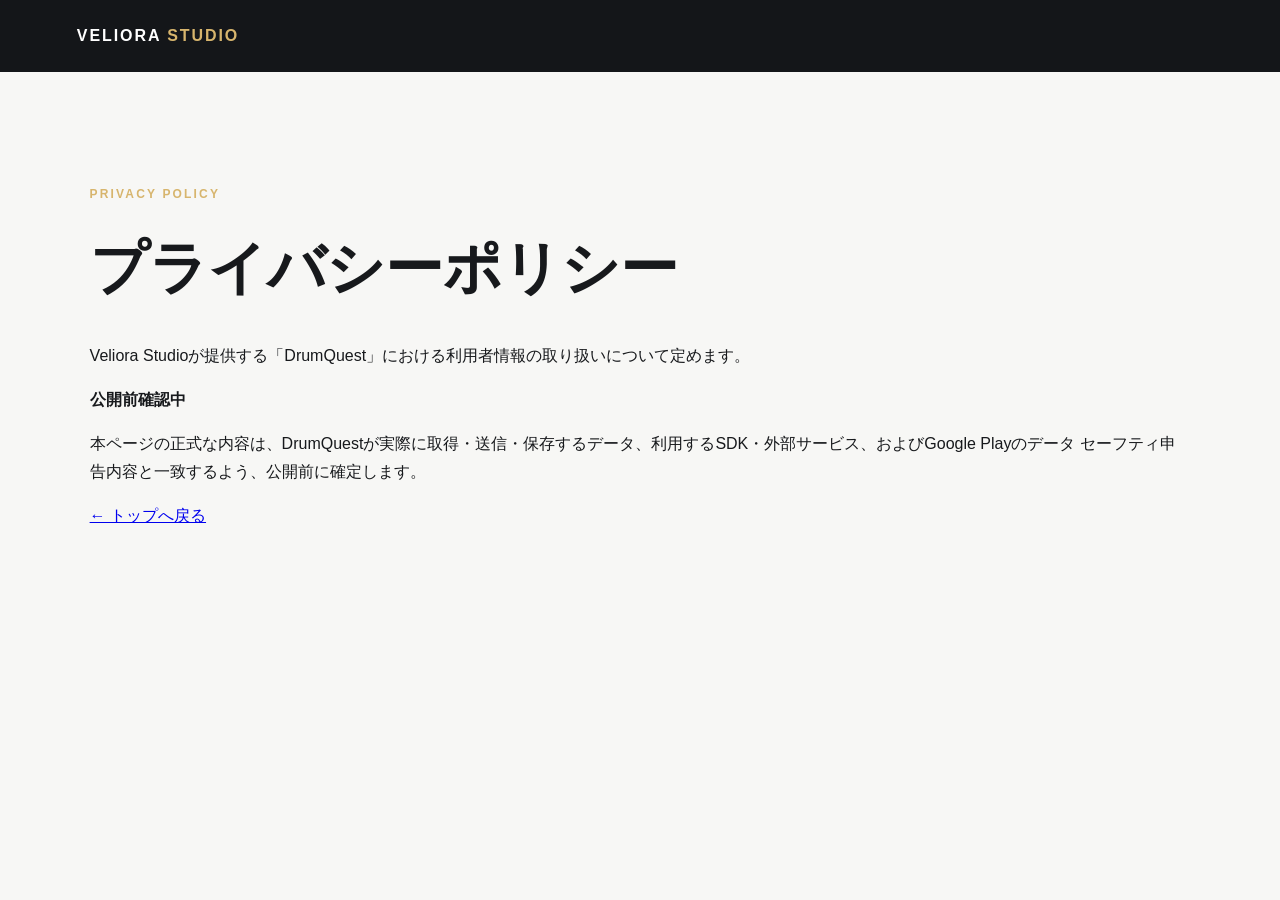
==== privacy.html @ ac67e7cc "Veliora Studio website" ====
<!doctype html><html lang="ja"><head><meta charset="utf-8"><meta name="viewport" content="width=device-width,initial-scale=1"><title>プライバシーポリシー | Veliora Studio</title><link rel="stylesheet" href="style.css"></head><body><header><a class="brand" href="index.html">VELIORA <span>STUDIO</span></a></header><main class="section"><p class="eyebrow">PRIVACY POLICY</p><h2>プライバシーポリシー</h2><p>Veliora Studioが提供する「DrumQuest」における利用者情報の取り扱いについて定めます。</p><p><strong>公開前確認中</strong></p><p>本ページの正式な内容は、DrumQuestが実際に取得・送信・保存するデータ、利用するSDK・外部サービス、およびGoogle Playのデータ セーフティ申告内容と一致するよう、公開前に確定します。</p><p><a href="index.html">← トップへ戻る</a></p></main></body></html>
---- style.css ----
:root{--bg:#0b0d10;--panel:#12161b;--text:#f5f5f3;--muted:#a8adb5;--gold:#d7b56d;--line:#292f36}*{box-sizing:border-box}html{scroll-behavior:smooth}body{margin:0;font-family:-apple-system,BlinkMacSystemFont,"Segoe UI","Noto Sans JP",sans-serif;background:#f7f7f5;color:#17191c;line-height:1.75}header{height:72px;display:flex;align-items:center;justify-content:space-between;padding:0 max(6vw,24px);background:rgba(11,13,16,.96);position:sticky;top:0;z-index:5}.brand{font-weight:800;letter-spacing:.12em;color:white;text-decoration:none}.brand span{color:var(--gold)}nav{display:flex;gap:24px}nav a,footer a{color:#ddd;text-decoration:none;font-size:14px}.hero{min-height:78vh;background:radial-gradient(circle at 80% 20%,#26303a 0,#0b0d10 42%);color:white;display:grid;grid-template-columns:1.25fr .75fr;align-items:center;gap:8vw;padding:10vw max(7vw,28px)}h1{font-size:clamp(40px,6vw,78px);line-height:1.2;margin:.2em 0}.lead,.intro{font-size:clamp(17px,2vw,21px);max-width:780px}.eyebrow{color:var(--gold);font-weight:800;letter-spacing:.18em;font-size:12px}.button{display:inline-block;margin-top:18px;padding:12px 22px;border:1px solid var(--gold);color:inherit;text-decoration:none}.hero-card{border:1px solid #39414a;padding:48px 28px;display:flex;flex-direction:column;background:rgba(255,255,255,.03)}.hero-card span{color:var(--gold);font-size:12px;letter-spacing:.15em}.hero-card strong{font-size:clamp(34px,5vw,64px)}.hero-card small{color:var(--muted)}.section{padding:100px max(7vw,28px)}.section h2{font-size:clamp(34px,5vw,58px);margin:.1em 0 .4em}.dark{background:var(--bg);color:var(--text)}.screens{display:grid;grid-template-columns:repeat(3,1fr);gap:18px;margin:50px 0}.screens img{width:100%;border:1px solid var(--line);border-radius:10px;box-shadow:0 18px 50px rgba(0,0,0,.3)}.features{display:grid;grid-template-columns:repeat(2,1fr);gap:1px;background:var(--line);margin-top:50px}.features article{background:var(--panel);padding:32px}.features b{color:var(--gold)}.features h3{font-size:22px;margin:.4em 0}.features p{color:var(--muted)}.status{margin-top:34px;color:var(--gold)}.contact{background:#ecebe6}.contact .button{color:#17191c}footer{background:var(--bg);color:#aaa;display:flex;justify-content:space-between;gap:20px;padding:28px max(7vw,28px);font-size:13px}footer div:last-child{display:flex;gap:20px}@media(max-width:760px){header{height:64px}nav{display:none}.hero{grid-template-columns:1fr;min-height:auto;padding-top:90px;padding-bottom:80px}.hero-card{padding:32px 22px}.screens{grid-template-columns:1fr;max-width:460px;margin-left:auto;margin-right:auto}.features{grid-template-columns:1fr}.section{padding-top:72px;padding-bottom:72px}footer{flex-direction:column}}
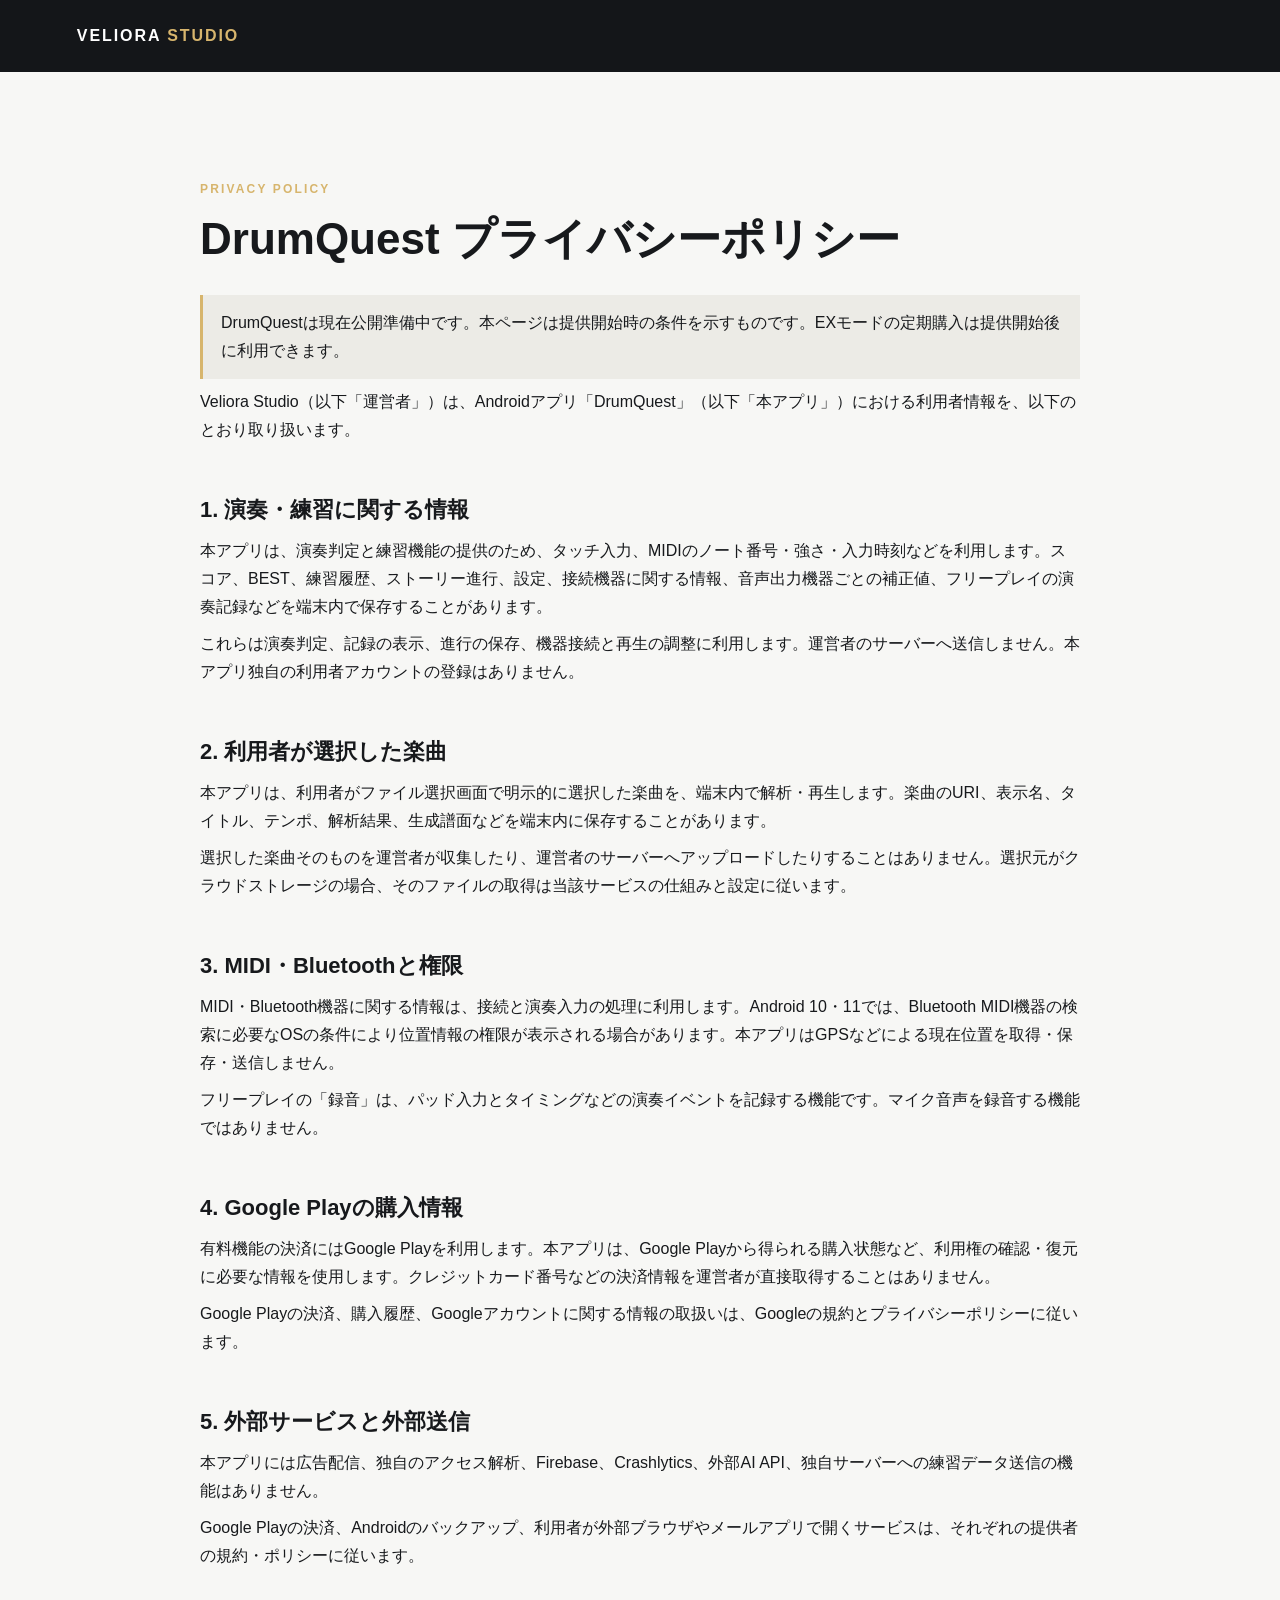
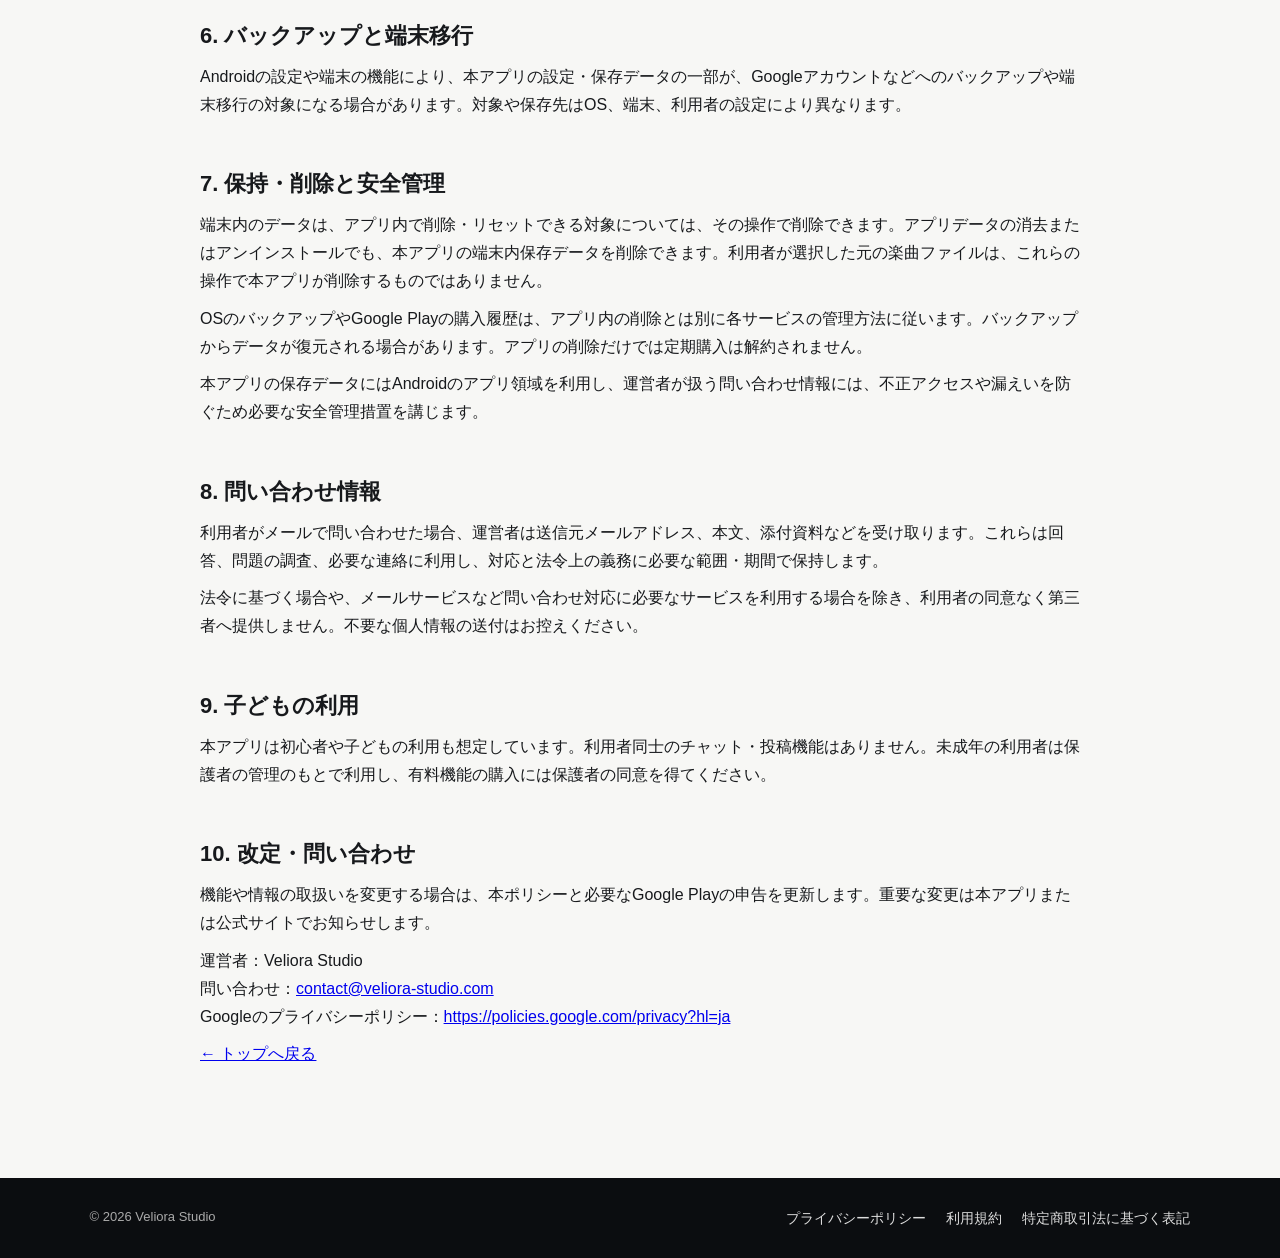
==== commit 96489a89: "Publish DrumQuest legal pages Co-Authored-By: Claude Opus 5.5 <noreply@anthropic.com>" ====
--- a/privacy.html
+++ b/privacy.html
@@ -1 +1,83 @@
-<!doctype html><html lang="ja"><head><meta charset="utf-8"><meta name="viewport" content="width=device-width,initial-scale=1"><title>プライバシーポリシー | Veliora Studio</title><link rel="stylesheet" href="style.css"></head><body><header><a class="brand" href="index.html">VELIORA <span>STUDIO</span></a></header><main class="section"><p class="eyebrow">PRIVACY POLICY</p><h2>プライバシーポリシー</h2><p>Veliora Studioが提供する「DrumQuest」における利用者情報の取り扱いについて定めます。</p><p><strong>公開前確認中</strong></p><p>本ページの正式な内容は、DrumQuestが実際に取得・送信・保存するデータ、利用するSDK・外部サービス、およびGoogle Playのデータ セーフティ申告内容と一致するよう、公開前に確定します。</p><p><a href="index.html">← トップへ戻る</a></p></main></body></html>
+<!doctype html>
+<html lang="ja">
+<head>
+<meta charset="utf-8">
+<meta name="viewport" content="width=device-width,initial-scale=1">
+<title>DrumQuest プライバシーポリシー | Veliora Studio</title>
+<link rel="stylesheet" href="style.css">
+</head>
+<body>
+<header><a class="brand" href="index.html">VELIORA <span>STUDIO</span></a></header>
+<main class="section legal">
+<p class="eyebrow">PRIVACY POLICY</p>
+<h1>DrumQuest プライバシーポリシー</h1>
+<p class="legal-note">DrumQuestは現在公開準備中です。本ページは提供開始時の条件を示すものです。EXモードの定期購入は提供開始後に利用できます。</p>
+
+<p>Veliora Studio（以下「運営者」）は、Androidアプリ「DrumQuest」（以下「本アプリ」）における利用者情報を、以下のとおり取り扱います。</p>
+
+<section>
+<h2>1. 演奏・練習に関する情報</h2>
+<p>本アプリは、演奏判定と練習機能の提供のため、タッチ入力、MIDIのノート番号・強さ・入力時刻などを利用します。スコア、BEST、練習履歴、ストーリー進行、設定、接続機器に関する情報、音声出力機器ごとの補正値、フリープレイの演奏記録などを端末内で保存することがあります。</p>
+<p>これらは演奏判定、記録の表示、進行の保存、機器接続と再生の調整に利用します。運営者のサーバーへ送信しません。本アプリ独自の利用者アカウントの登録はありません。</p>
+</section>
+
+<section>
+<h2>2. 利用者が選択した楽曲</h2>
+<p>本アプリは、利用者がファイル選択画面で明示的に選択した楽曲を、端末内で解析・再生します。楽曲のURI、表示名、タイトル、テンポ、解析結果、生成譜面などを端末内に保存することがあります。</p>
+<p>選択した楽曲そのものを運営者が収集したり、運営者のサーバーへアップロードしたりすることはありません。選択元がクラウドストレージの場合、そのファイルの取得は当該サービスの仕組みと設定に従います。</p>
+</section>
+
+<section>
+<h2>3. MIDI・Bluetoothと権限</h2>
+<p>MIDI・Bluetooth機器に関する情報は、接続と演奏入力の処理に利用します。Android 10・11では、Bluetooth MIDI機器の検索に必要なOSの条件により位置情報の権限が表示される場合があります。本アプリはGPSなどによる現在位置を取得・保存・送信しません。</p>
+<p>フリープレイの「録音」は、パッド入力とタイミングなどの演奏イベントを記録する機能です。マイク音声を録音する機能ではありません。</p>
+</section>
+
+<section>
+<h2>4. Google Playの購入情報</h2>
+<p>有料機能の決済にはGoogle Playを利用します。本アプリは、Google Playから得られる購入状態など、利用権の確認・復元に必要な情報を使用します。クレジットカード番号などの決済情報を運営者が直接取得することはありません。</p>
+<p>Google Playの決済、購入履歴、Googleアカウントに関する情報の取扱いは、Googleの規約とプライバシーポリシーに従います。</p>
+</section>
+
+<section>
+<h2>5. 外部サービスと外部送信</h2>
+<p>本アプリには広告配信、独自のアクセス解析、Firebase、Crashlytics、外部AI API、独自サーバーへの練習データ送信の機能はありません。</p>
+<p>Google Playの決済、Androidのバックアップ、利用者が外部ブラウザやメールアプリで開くサービスは、それぞれの提供者の規約・ポリシーに従います。</p>
+</section>
+
+<section>
+<h2>6. バックアップと端末移行</h2>
+<p>Androidの設定や端末の機能により、本アプリの設定・保存データの一部が、Googleアカウントなどへのバックアップや端末移行の対象になる場合があります。対象や保存先はOS、端末、利用者の設定により異なります。</p>
+</section>
+
+<section>
+<h2>7. 保持・削除と安全管理</h2>
+<p>端末内のデータは、アプリ内で削除・リセットできる対象については、その操作で削除できます。アプリデータの消去またはアンインストールでも、本アプリの端末内保存データを削除できます。利用者が選択した元の楽曲ファイルは、これらの操作で本アプリが削除するものではありません。</p>
+<p>OSのバックアップやGoogle Playの購入履歴は、アプリ内の削除とは別に各サービスの管理方法に従います。バックアップからデータが復元される場合があります。アプリの削除だけでは定期購入は解約されません。</p>
+<p>本アプリの保存データにはAndroidのアプリ領域を利用し、運営者が扱う問い合わせ情報には、不正アクセスや漏えいを防ぐため必要な安全管理措置を講じます。</p>
+</section>
+
+<section>
+<h2>8. 問い合わせ情報</h2>
+<p>利用者がメールで問い合わせた場合、運営者は送信元メールアドレス、本文、添付資料などを受け取ります。これらは回答、問題の調査、必要な連絡に利用し、対応と法令上の義務に必要な範囲・期間で保持します。</p>
+<p>法令に基づく場合や、メールサービスなど問い合わせ対応に必要なサービスを利用する場合を除き、利用者の同意なく第三者へ提供しません。不要な個人情報の送付はお控えください。</p>
+</section>
+
+<section>
+<h2>9. 子どもの利用</h2>
+<p>本アプリは初心者や子どもの利用も想定しています。利用者同士のチャット・投稿機能はありません。未成年の利用者は保護者の管理のもとで利用し、有料機能の購入には保護者の同意を得てください。</p>
+</section>
+
+<section>
+<h2>10. 改定・問い合わせ</h2>
+<p>機能や情報の取扱いを変更する場合は、本ポリシーと必要なGoogle Playの申告を更新します。重要な変更は本アプリまたは公式サイトでお知らせします。</p>
+<p>運営者：Veliora Studio<br>
+問い合わせ：<a href="mailto:contact@veliora-studio.com">contact@veliora-studio.com</a><br>
+Googleのプライバシーポリシー：<a href="https://policies.google.com/privacy?hl=ja" target="_blank" rel="noopener">https://policies.google.com/privacy?hl=ja</a></p>
+</section>
+
+<p class="legal-back"><a href="index.html">← トップへ戻る</a></p>
+</main>
+<footer><div>© 2026 Veliora Studio</div><div><a href="privacy.html">プライバシーポリシー</a><a href="terms.html">利用規約</a><a href="tokusho.html">特定商取引法に基づく表記</a></div></footer>
+</body>
+</html>
--- a/style.css
+++ b/style.css
@@ -1 +1,2 @@
-:root{--bg:#0b0d10;--panel:#12161b;--text:#f5f5f3;--muted:#a8adb5;--gold:#d7b56d;--line:#292f36}*{box-sizing:border-box}html{scroll-behavior:smooth}body{margin:0;font-family:-apple-system,BlinkMacSystemFont,"Segoe UI","Noto Sans JP",sans-serif;background:#f7f7f5;color:#17191c;line-height:1.75}header{height:72px;display:flex;align-items:center;justify-content:space-between;padding:0 max(6vw,24px);background:rgba(11,13,16,.96);position:sticky;top:0;z-index:5}.brand{font-weight:800;letter-spacing:.12em;color:white;text-decoration:none}.brand span{color:var(--gold)}nav{display:flex;gap:24px}nav a,footer a{color:#ddd;text-decoration:none;font-size:14px}.hero{min-height:78vh;background:radial-gradient(circle at 80% 20%,#26303a 0,#0b0d10 42%);color:white;display:grid;grid-template-columns:1.25fr .75fr;align-items:center;gap:8vw;padding:10vw max(7vw,28px)}h1{font-size:clamp(40px,6vw,78px);line-height:1.2;margin:.2em 0}.lead,.intro{font-size:clamp(17px,2vw,21px);max-width:780px}.eyebrow{color:var(--gold);font-weight:800;letter-spacing:.18em;font-size:12px}.button{display:inline-block;margin-top:18px;padding:12px 22px;border:1px solid var(--gold);color:inherit;text-decoration:none}.hero-card{border:1px solid #39414a;padding:48px 28px;display:flex;flex-direction:column;background:rgba(255,255,255,.03)}.hero-card span{color:var(--gold);font-size:12px;letter-spacing:.15em}.hero-card strong{font-size:clamp(34px,5vw,64px)}.hero-card small{color:var(--muted)}.section{padding:100px max(7vw,28px)}.section h2{font-size:clamp(34px,5vw,58px);margin:.1em 0 .4em}.dark{background:var(--bg);color:var(--text)}.screens{display:grid;grid-template-columns:repeat(3,1fr);gap:18px;margin:50px 0}.screens img{width:100%;border:1px solid var(--line);border-radius:10px;box-shadow:0 18px 50px rgba(0,0,0,.3)}.features{display:grid;grid-template-columns:repeat(2,1fr);gap:1px;background:var(--line);margin-top:50px}.features article{background:var(--panel);padding:32px}.features b{color:var(--gold)}.features h3{font-size:22px;margin:.4em 0}.features p{color:var(--muted)}.status{margin-top:34px;color:var(--gold)}.contact{background:#ecebe6}.contact .button{color:#17191c}footer{background:var(--bg);color:#aaa;display:flex;justify-content:space-between;gap:20px;padding:28px max(7vw,28px);font-size:13px}footer div:last-child{display:flex;gap:20px}@media(max-width:760px){header{height:64px}nav{display:none}.hero{grid-template-columns:1fr;min-height:auto;padding-top:90px;padding-bottom:80px}.hero-card{padding:32px 22px}.screens{grid-template-columns:1fr;max-width:460px;margin-left:auto;margin-right:auto}.features{grid-template-columns:1fr}.section{padding-top:72px;padding-bottom:72px}footer{flex-direction:column}}
+:root{--bg:#0b0d10;--panel:#12161b;--text:#f5f5f3;--muted:#a8adb5;--gold:#d7b56d;--line:#292f36}*{box-sizing:border-box}html{scroll-behavior:smooth}body{margin:0;font-family:-apple-system,BlinkMacSystemFont,"Segoe UI","Noto Sans JP",sans-serif;background:#f7f7f5;color:#17191c;line-height:1.75}header{height:72px;display:flex;align-items:center;justify-content:space-between;padding:0 max(6vw,24px);background:rgba(11,13,16,.96);position:sticky;top:0;z-index:5}.brand{font-weight:800;letter-spacing:.12em;color:white;text-decoration:none}.brand span{color:var(--gold)}nav{display:flex;gap:24px}nav a,footer a{color:#ddd;text-decoration:none;font-size:14px}.hero{min-height:78vh;background:radial-gradient(circle at 80% 20%,#26303a 0,#0b0d10 42%);color:white;display:grid;grid-template-columns:1.25fr .75fr;align-items:center;gap:8vw;padding:10vw max(7vw,28px)}h1{font-size:clamp(40px,6vw,78px);line-height:1.2;margin:.2em 0}.lead,.intro{font-size:clamp(17px,2vw,21px);max-width:780px}.eyebrow{color:var(--gold);font-weight:800;letter-spacing:.18em;font-size:12px}.button{display:inline-block;margin-top:18px;padding:12px 22px;border:1px solid var(--gold);color:inherit;text-decoration:none}.hero-card{border:1px solid #39414a;padding:48px 28px;display:flex;flex-direction:column;background:rgba(255,255,255,.03)}.hero-card span{color:var(--gold);font-size:12px;letter-spacing:.15em}.hero-card strong{font-size:clamp(34px,5vw,64px)}.hero-card small{color:var(--muted)}.section{padding:100px max(7vw,28px)}.section h2{font-size:clamp(34px,5vw,58px);margin:.1em 0 .4em}.dark{background:var(--bg);color:var(--text)}.screens{display:grid;grid-template-columns:repeat(3,1fr);gap:18px;margin:50px 0}.screens img{width:100%;border:1px solid var(--line);border-radius:10px;box-shadow:0 18px 50px rgba(0,0,0,.3)}.features{display:grid;grid-template-columns:repeat(2,1fr);gap:1px;background:var(--line);margin-top:50px}.features article{background:var(--panel);padding:32px}.features b{color:var(--gold)}.features h3{font-size:22px;margin:.4em 0}.features p{color:var(--muted)}.status{margin-top:34px;color:var(--gold)}.contact{background:#ecebe6}.contact .button{color:#17191c}footer{background:var(--bg);color:#aaa;display:flex;justify-content:space-between;gap:20px;padding:28px max(7vw,28px);font-size:13px}footer div:last-child{display:flex;flex-wrap:wrap;gap:6px 20px}@media(max-width:760px){header{height:64px}nav{display:none}.hero{grid-template-columns:1fr;min-height:auto;padding-top:90px;padding-bottom:80px}.hero-card{padding:32px 22px}.screens{grid-template-columns:1fr;max-width:460px;margin-left:auto;margin-right:auto}.features{grid-template-columns:1fr}.section{padding-top:72px;padding-bottom:72px}footer{flex-direction:column}}
+.legal{max-width:880px;margin:0 auto;box-sizing:content-box;overflow-wrap:anywhere}.legal h1{font-size:clamp(28px,4.5vw,44px);line-height:1.35;margin:.2em 0 .6em}.legal h2{font-size:clamp(18px,2.2vw,22px);line-height:1.5;margin:2.2em 0 .5em}.legal p{margin:.6em 0}.legal-note{border-left:3px solid var(--gold);background:#ecebe6;padding:14px 18px}.legal-list dt{font-weight:700;margin-top:1.8em}.legal-list dd{margin:.2em 0 0}.legal-back{margin-top:3em}
